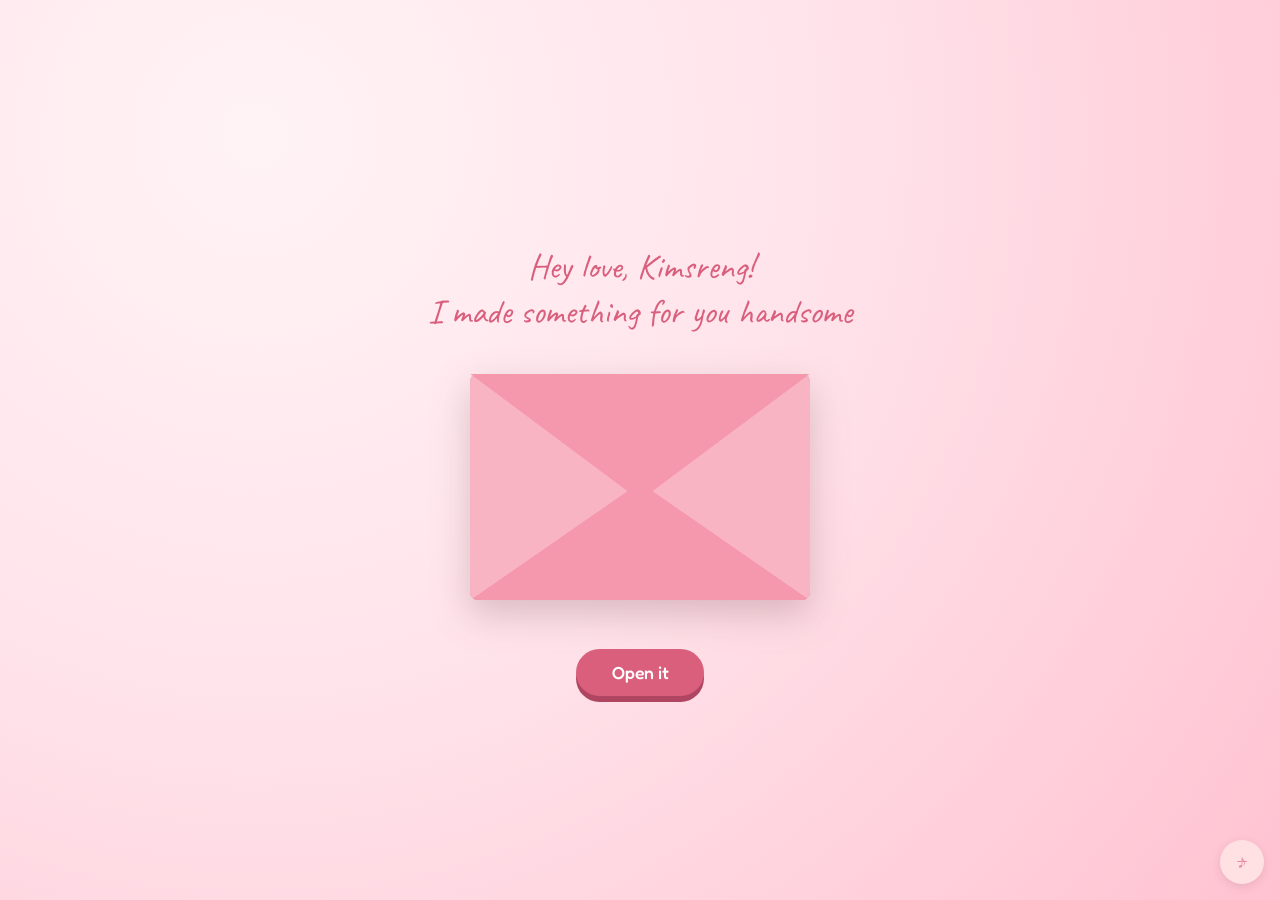
==== anniversary_website/index.html @ 5ea2e7a1 "Still working on the main page, envelope UI and function" ====
<!DOCTYPE html>
<html lang="en">
<head>
  <meta charset="UTF-8">
  <meta name="viewport" content="width=device-width, initial-scale=1">
  <title>For You</title>

  <link rel="preconnect" href="https://fonts.googleapis.com">
  <link rel="preconnect" href="https://fonts.gstatic.com" crossorigin>
  <link href="https://fonts.googleapis.com/css2?family=Caveat:wght@600&family=Fredoka:wght@400;500&display=swap" rel="stylesheet">

  <link rel="stylesheet" href="css/style.css">
  <link rel="stylesheet" href="css/envelope.css">
</head>
<body>

  <!-- Floating background hearts -->
  <div class="floaties" aria-hidden="true">
    <span style="--x:8%;  --s:22px; --d:14s; --delay:0s"></span>
    <span style="--x:22%; --s:14px; --d:11s; --delay:3s"></span>
    <span style="--x:37%; --s:26px; --d:16s; --delay:6s"></span>
    <span style="--x:52%; --s:16px; --d:12s; --delay:1s"></span>
    <span style="--x:66%; --s:24px; --d:15s; --delay:4s"></span>
    <span style="--x:80%; --s:12px; --d:10s; --delay:7s"></span>
    <span style="--x:92%; --s:20px; --d:13s; --delay:2s"></span>
  </div>

  <main class="stage">
    <p class="hint" id="hint">Hey love, Kimsreng! <br>I made something for you handsome</p>

    <!-- Envelope (pure CSS) -->
    <div class="envelope" id="envelope" role="img" aria-label="A closed envelope">
      <div class="env-back"></div>
      <div class="env-card"><span>For my favorite person,<br>Happy 5th Anniversary, Love.<br>Click next to see our beautiful moments together 💗</span></div>
      <div class="env-pocket env-left"></div>
      <div class="env-pocket env-right"></div>
      <div class="env-pocket env-bottom"></div>
      <div class="env-flap"></div>
      <img class="env-seal" src="assets/images/heart.svg" alt="">
    </div>

    <div class="actions">
      <button id="openBtn" class="btn" type="button">Open it</button>
      <a id="nextBtn" class="btn btn-next" href="gallery.html">Next</a>
    </div>
  </main>

  <!-- Background music (put your file at assets/audio/bg-music.mp3) -->
  <audio id="bgMusic" loop preload="auto">
    <source src="assets/audio/bg-music.mp3" type="audio/mpeg">
  </audio>
  <button id="musicToggle" class="music-toggle" type="button" aria-label="Toggle music">♪</button>

  <script src="js/music.js"></script>
  <script src="js/envelope.js"></script>
</body>
</html>
---- anniversary_website/css/style.css ----
/* Shared styles for every page */
:root {
  --blush: #ffe3ea;
  --petal: #ffc2d1;
  --rose: #f28fa6;
  --rose-deep: #d95f7d;
  --cream: #fff8f0;
  --cocoa: #6b3a47;
}

* { box-sizing: border-box; margin: 0; padding: 0; }

html, body { height: 100%; }

body {
  font-family: "Fredoka", "Trebuchet MS", sans-serif;
  color: var(--cocoa);
  background: radial-gradient(circle at 20% 15%, #fff3f6 0%, var(--blush) 45%, var(--petal) 100%);
  overflow-x: hidden;
}

/* Buttons */
.btn {
  display: inline-block;
  font: 500 1.1rem "Fredoka", sans-serif;
  color: #fff;
  background: var(--rose-deep);
  border: none;
  border-radius: 999px;
  padding: 0.8rem 2.2rem;
  cursor: pointer;
  text-decoration: none;
  box-shadow: 0 6px 0 #b04561;
  transition: transform 0.15s, box-shadow 0.15s;
}
.btn:hover { transform: translateY(-2px); box-shadow: 0 8px 0 #b04561; }
.btn:active { transform: translateY(4px); box-shadow: 0 2px 0 #b04561; }
.btn:focus-visible { outline: 3px solid var(--cocoa); outline-offset: 3px; }

/* Music toggle (bottom-right corner) */
.music-toggle {
  position: fixed;
  right: 16px;
  bottom: 16px;
  width: 44px;
  height: 44px;
  border: none;
  border-radius: 50%;
  font-size: 1.2rem;
  color: var(--rose-deep);
  background: var(--cream);
  box-shadow: 0 3px 10px rgba(107, 58, 71, 0.25);
  cursor: pointer;
  z-index: 50;
}
.music-toggle.off { opacity: 0.55; text-decoration: line-through; }

/* Floating background hearts */
.floaties { position: fixed; inset: 0; pointer-events: none; overflow: hidden; z-index: 0; }
.floaties span {
  position: absolute;
  bottom: -40px;
  left: var(--x);
  width: var(--s);
  height: var(--s);
  background: url("../assets/images/heart.svg") center / contain no-repeat;
  opacity: 0;
  animation: rise var(--d) linear var(--delay) infinite;
}
@keyframes rise {
  0%   { transform: translateY(0) rotate(-8deg); opacity: 0; }
  10%  { opacity: 0.55; }
  90%  { opacity: 0.55; }
  100% { transform: translateY(-110vh) rotate(12deg); opacity: 0; }
}

@media (prefers-reduced-motion: reduce) {
  *, *::before, *::after { animation: none !important; transition-duration: 0.01ms !important; }
}
---- anniversary_website/css/envelope.css ----
/* Envelope page */
.stage {
  position: relative;
  z-index: 1;
  min-height: 100%;
  display: flex;
  flex-direction: column;
  align-items: center;
  justify-content: center;
  gap: 2.5rem;
  padding: 6rem 1.5rem 3rem;
  text-align: center;
}

.hint {
  font-family: "Caveat", cursive;
  font-size: 2.2rem;
  color: var(--rose-deep);
}

.hint.sticky-top {
  position: fixed;
  top: 20px; /* Gives it a little breathing room from the absolute top edge */
  left: 0;
  width: 100%;
  z-index: 1000;
}

/* ---- Envelope ---- */
.envelope {
  --paper:  #f9b4c4;
  --paper-2: #f598ae;
  --paper-3: #ee7f9a;
  position: relative;
  width: min(340px, 82vw);
  aspect-ratio: 3 / 2;
  perspective: 900px;
  cursor: pointer;
  filter: drop-shadow(0 14px 18px rgba(107, 58, 71, 0.25));
}

.envelope > * { position: absolute; }

.env-back {
  inset: 0;
  background: var(--paper-3);
  border-radius: 8px;
}

/* The little card that slides out */
.env-card {
  left: 8%; right: 8%; top: 8%; height: 80%;
  background: var(--cream);
  border-radius: 6px;
  display: grid;
  place-items: start center;
  padding-top: 1rem;
  font-family: "Caveat", cursive;
  font-size: 1.6rem;
  color: var(--rose-deep);
  z-index: 2;
  transition: transform 0.9s cubic-bezier(.3, 1.2, .5, 1) 0.45s;
}

/* Front pocket made of three triangles */
.env-pocket { inset: 0; z-index: 3; border-radius: 8px; }
.env-left   { background: var(--paper);   clip-path: polygon(0 0, 52% 52%, 0 100%); }
.env-right  { background: var(--paper);   clip-path: polygon(100% 0, 48% 52%, 100% 100%); }
.env-bottom { background: var(--paper-2); clip-path: polygon(0 100%, 50% 48%, 100% 100%); }

/* Top flap */
.env-flap {
  left: 0; top: 0; width: 100%; height: 56%;
  background: var(--paper-2);
  clip-path: polygon(0 0, 100% 0, 50% 100%);
  transform-origin: top center;
  z-index: 4;
  transition: transform 0.6s ease, z-index 0s 0.3s;
}

/* Heart seal */
.env-seal {
  width: 15%;
  left: 50%; top: 56%;
  transform: translate(-50%, -60%);
  z-index: 5;
  transition: opacity 0.25s, transform 0.25s;
  animation: beat 1.6s ease-in-out infinite;
}
@keyframes beat {
  0%, 100% { transform: translate(-50%, -60%) scale(1); }
  50%      { transform: translate(-50%, -60%) scale(1.15); }
}

/* ---- Open state ---- */
.envelope.open { cursor: default; }
.envelope.open .env-flap { transform: rotateX(180deg); z-index: 1; }
.envelope.open .env-card { transform: translateY(-62%); z-index: 2; }
.envelope.open .env-seal { opacity: 0; animation: none; }

/* ---- Buttons under the envelope ---- */
.actions { position: relative; height: 4rem; width: 100%; display: grid; place-items: center; }
.actions .btn { grid-area: 1 / 1; transition: opacity 0.5s, visibility 0.5s, transform 0.15s, box-shadow 0.15s; }

.btn-next { opacity: 0; visibility: hidden; }
#openBtn.gone { opacity: 0; visibility: hidden; }
.btn-next.show { opacity: 1; visibility: visible; }

/* Leave room for the card that rises above the envelope */
.envelope.open ~ .actions { margin-top: 1rem; }
@media (max-width: 480px) { .hint { font-size: 1.8rem; } }
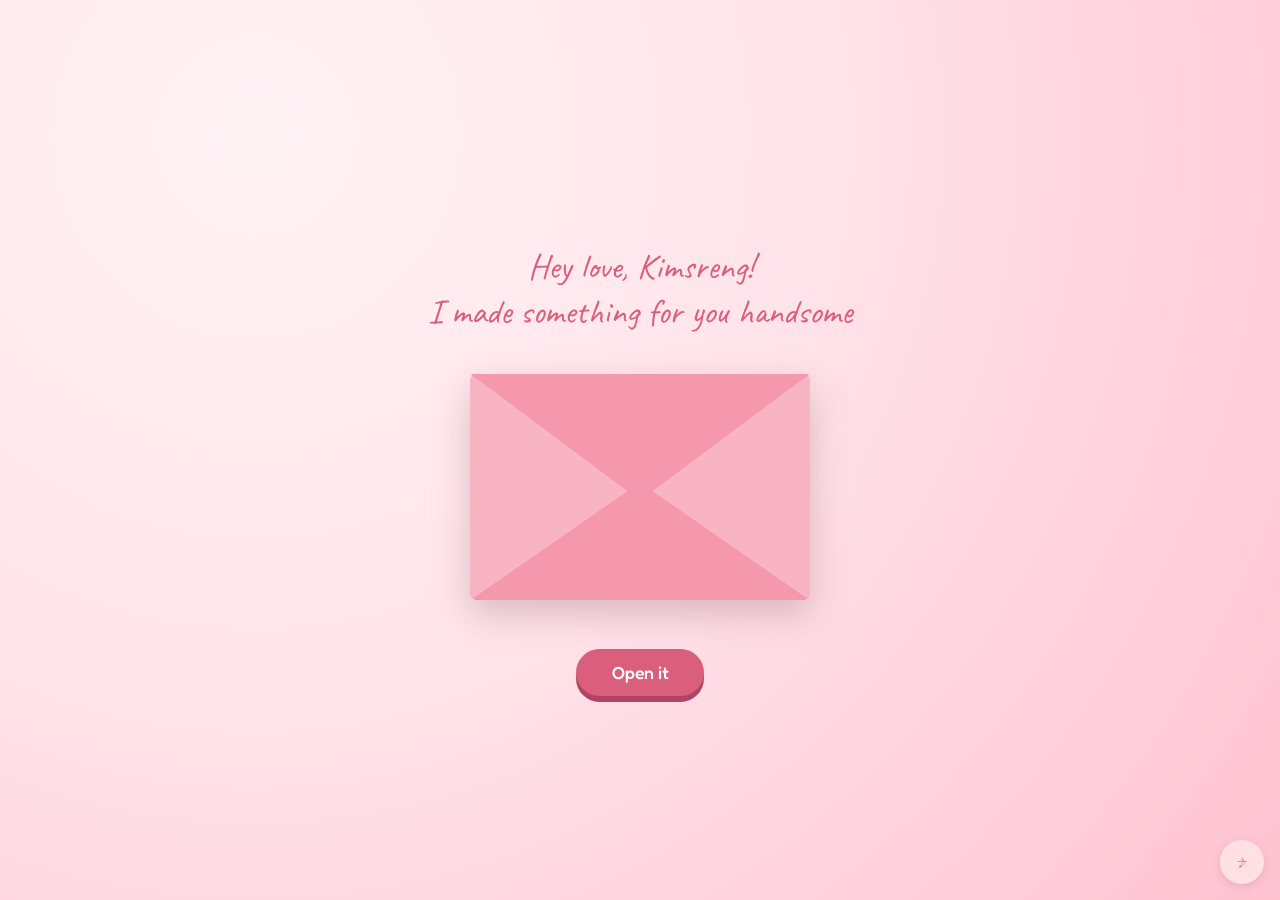
==== commit 625919ed: "asked claude to change some UI lol" ====
--- a/anniversary_website/index.html
+++ b/anniversary_website/index.html
@@ -1,57 +1,71 @@
-<!DOCTYPE html>
+<!doctype html>
 <html lang="en">
-<head>
-  <meta charset="UTF-8">
-  <meta name="viewport" content="width=device-width, initial-scale=1">
-  <title>For You</title>
+  <head>
+    <meta charset="UTF-8" />
+    <meta name="viewport" content="width=device-width, initial-scale=1" />
+    <title>For You</title>
 
-  <link rel="preconnect" href="https://fonts.googleapis.com">
-  <link rel="preconnect" href="https://fonts.gstatic.com" crossorigin>
-  <link href="https://fonts.googleapis.com/css2?family=Caveat:wght@600&family=Fredoka:wght@400;500&display=swap" rel="stylesheet">
+    <link rel="preconnect" href="https://fonts.googleapis.com" />
+    <link rel="preconnect" href="https://fonts.gstatic.com" crossorigin />
+    <link
+      href="https://fonts.googleapis.com/css2?family=Caveat:wght@600&family=Fredoka:wght@400;500&display=swap"
+      rel="stylesheet"
+    />
 
-  <link rel="stylesheet" href="css/style.css">
-  <link rel="stylesheet" href="css/envelope.css">
-</head>
-<body>
-
-  <!-- Floating background hearts -->
-  <div class="floaties" aria-hidden="true">
-    <span style="--x:8%;  --s:22px; --d:14s; --delay:0s"></span>
-    <span style="--x:22%; --s:14px; --d:11s; --delay:3s"></span>
-    <span style="--x:37%; --s:26px; --d:16s; --delay:6s"></span>
-    <span style="--x:52%; --s:16px; --d:12s; --delay:1s"></span>
-    <span style="--x:66%; --s:24px; --d:15s; --delay:4s"></span>
-    <span style="--x:80%; --s:12px; --d:10s; --delay:7s"></span>
-    <span style="--x:92%; --s:20px; --d:13s; --delay:2s"></span>
-  </div>
-
-  <main class="stage">
-    <p class="hint" id="hint">Hey love, Kimsreng! <br>I made something for you handsome</p>
-
-    <!-- Envelope (pure CSS) -->
-    <div class="envelope" id="envelope" role="img" aria-label="A closed envelope">
-      <div class="env-back"></div>
-      <div class="env-card"><span>For my favorite person,<br>Happy 5th Anniversary, Love.<br>Click next to see our beautiful moments together 💗</span></div>
-      <div class="env-pocket env-left"></div>
-      <div class="env-pocket env-right"></div>
-      <div class="env-pocket env-bottom"></div>
-      <div class="env-flap"></div>
-      <img class="env-seal" src="assets/images/heart.svg" alt="">
+    <link rel="stylesheet" href="css/style.css" />
+    <link rel="stylesheet" href="css/envelope.css" />
+    <link rel="router" href="js/router.js" />
+  </head>
+  <body>
+    <!-- Floating background hearts -->
+    <div class="floaties" aria-hidden="true">
+      <span style="--x: 8%; --s: 22px; --d: 14s; --delay: 0s"></span>
+      <span style="--x: 22%; --s: 14px; --d: 11s; --delay: 3s"></span>
+      <span style="--x: 37%; --s: 26px; --d: 16s; --delay: 6s"></span>
+      <span style="--x: 52%; --s: 16px; --d: 12s; --delay: 1s"></span>
+      <span style="--x: 66%; --s: 24px; --d: 15s; --delay: 4s"></span>
+      <span style="--x: 80%; --s: 12px; --d: 10s; --delay: 7s"></span>
+      <span style="--x: 92%; --s: 20px; --d: 13s; --delay: 2s"></span>
     </div>
 
-    <div class="actions">
-      <button id="openBtn" class="btn" type="button">Open it</button>
-      <a id="nextBtn" class="btn btn-next" href="gallery.html">Next</a>
-    </div>
-  </main>
+    <main class="stage">
+      <p class="hint" id="hint">
+        Hey love, Kimsreng! <br />I made something for you handsome
+      </p>
 
-  <!-- Background music (put your file at assets/audio/bg-music.mp3) -->
-  <audio id="bgMusic" loop preload="auto">
-    <source src="assets/audio/bg-music.mp3" type="audio/mpeg">
-  </audio>
-  <button id="musicToggle" class="music-toggle" type="button" aria-label="Toggle music">♪</button>
+      <!-- Envelope (pure CSS) -->
+      <div
+        class="envelope"
+        id="envelope"
+        role="img"
+        aria-label="A closed envelope"
+      >
+        <div class="env-back"></div>
+        <div class="env-card">
+          <span
+            >For my favorite person,<br />Happy 5th Anniversary, Love.<br />Click
+            next to see our beautiful moments together 💗</span
+          >
+        </div>
+        <div class="env-pocket env-left"></div>
+        <div class="env-pocket env-right"></div>
+        <div class="env-pocket env-bottom"></div>
+        <div class="env-flap"></div>
+        <img class="env-seal" src="assets/images/heart.svg" alt="" />
+      </div>
 
-  <script src="js/music.js"></script>
-  <script src="js/envelope.js"></script>
-</body>
+      <div class="actions">
+        <button id="openBtn" class="btn" type="button">Open it</button>
+        <a id="nextBtn" class="btn btn-next" href="gallery.html">Next</a>
+      </div>
+    </main>
+
+    <!-- Background music (put your file at assets/audio/bg-music.mp3) -->
+    <audio id="bgMusic" data-persist loop preload="auto"></audio>
+    <button id="musicToggle" data-persist class="music-toggle" ...>♪</button>
+
+    <script src="js/music.js" data-persist></script>
+    <script src="js/router.js" data-persist></script>
+    <script type="module" src="js/envelope.js"></script>
+  </body>
 </html>
--- a/anniversary_website/css/style.css
+++ b/anniversary_website/css/style.css
@@ -76,4 +76,9 @@
 
 @media (prefers-reduced-motion: reduce) {
   *, *::before, *::after { animation: none !important; transition-duration: 0.01ms !important; }
-}+}
+
+/* Page transitions (used by js/router.js) */
+body.page-leave > :not([data-persist]) { opacity: 0; transition: opacity 0.22s ease; }
+.page-enter { animation: page-in 0.45s ease backwards; }
+@keyframes page-in { from { opacity: 0; } }
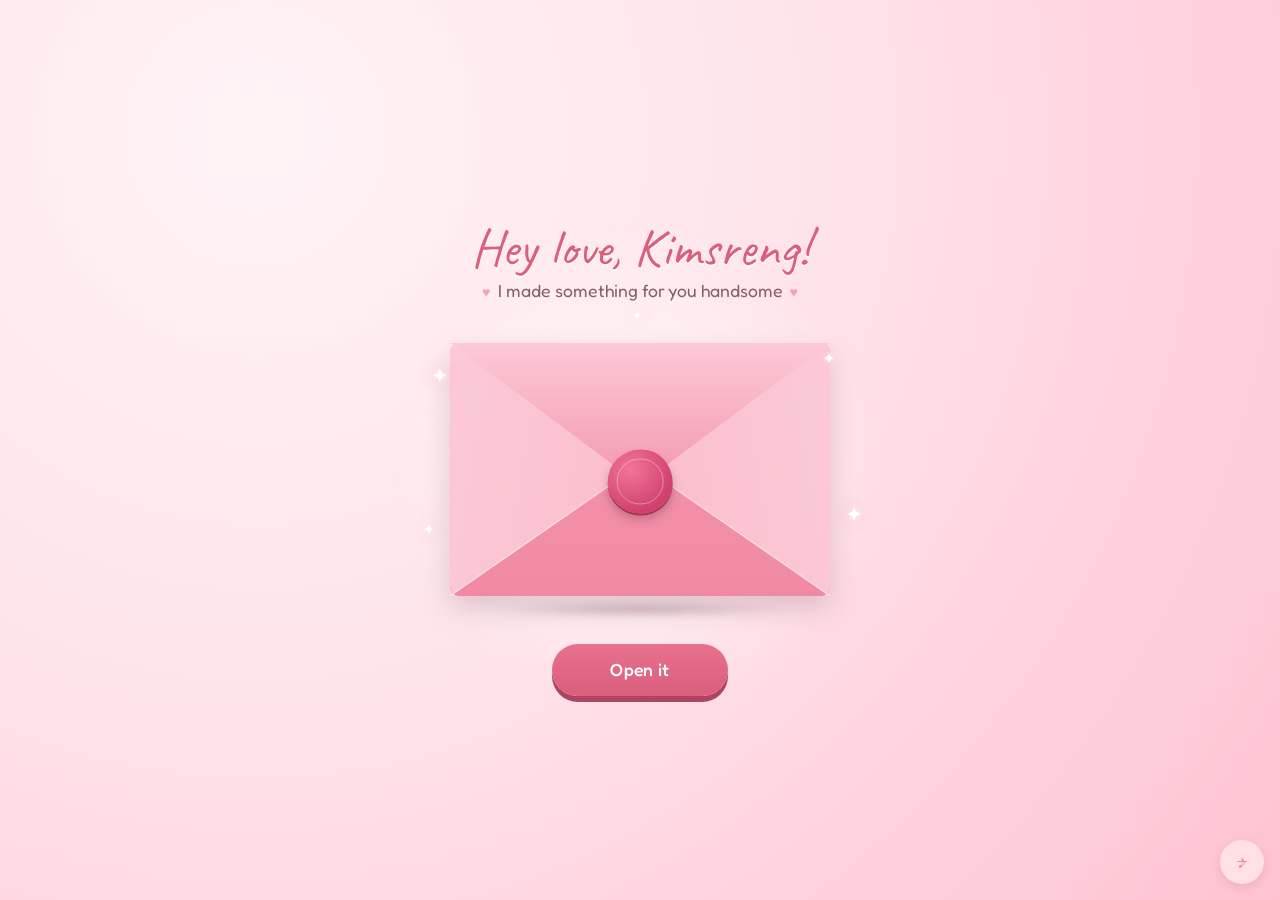
==== commit 82f7eae8: "completed the project for my babe" ====
--- a/anniversary_website/index.html
+++ b/anniversary_website/index.html
@@ -3,6 +3,7 @@
   <head>
     <meta charset="UTF-8" />
     <meta name="viewport" content="width=device-width, initial-scale=1" />
+    <meta name="theme-color" content="#ffc2d1" />
     <title>For You</title>
 
     <link rel="preconnect" href="https://fonts.googleapis.com" />
@@ -14,7 +15,6 @@
 
     <link rel="stylesheet" href="css/style.css" />
     <link rel="stylesheet" href="css/envelope.css" />
-    <link rel="router" href="js/router.js" />
   </head>
   <body>
     <!-- Floating background hearts -->
@@ -30,28 +30,47 @@
 
     <main class="stage">
       <p class="hint" id="hint">
-        Hey love, Kimsreng! <br />I made something for you handsome
+        <span class="hint-title">Hey love, Kimsreng!</span>
+        <span class="hint-sub">I made something for you handsome</span>
       </p>
 
-      <!-- Envelope (pure CSS) -->
-      <div
-        class="envelope"
-        id="envelope"
-        role="img"
-        aria-label="A closed envelope"
-      >
-        <div class="env-back"></div>
-        <div class="env-card">
-          <span
-            >For my favorite person,<br />Happy 5th Anniversary, Love.<br />Click
-            next to see our beautiful moments together 💗</span
-          >
+      <div class="envelope-wrap">
+        <!-- Envelope (pure CSS) -->
+        <div
+          class="envelope"
+          id="envelope"
+          role="group"
+          aria-label="A sealed envelope with a card inside"
+        >
+          <div class="env-back"></div>
+
+          <div class="env-card">
+            <div class="card-text">
+              <span class="card-to">To my most favorite person,</span>
+              <span class="card-main">Happy 5th Anniversary, pd sml.</span>
+              <span class="card-note">
+                Click next to see our beautiful moments together 💗
+              </span>
+            </div>
+          </div>
+
+          <div class="env-pocket env-left"></div>
+          <div class="env-pocket env-right"></div>
+          <div class="env-pocket env-bottom"></div>
+          <div class="env-lines"></div>
+          <div class="env-flap"></div>
+
+          <div class="env-seal">
+            <img src="assets/images/heart.svg" alt="" />
+          </div>
         </div>
-        <div class="env-pocket env-left"></div>
-        <div class="env-pocket env-right"></div>
-        <div class="env-pocket env-bottom"></div>
-        <div class="env-flap"></div>
-        <img class="env-seal" src="assets/images/heart.svg" alt="" />
+
+        <!-- Twinkles around the envelope -->
+        <i class="sparkle" aria-hidden="true" style="--x: -5%; --y: 8%; --s: 1.3rem; --delay: 0s">✦</i>
+        <i class="sparkle" aria-hidden="true" style="--x: 98%; --y: 2%; --s: 1rem; --delay: 0.9s">✦</i>
+        <i class="sparkle" aria-hidden="true" style="--x: 104%; --y: 62%; --s: 1.4rem; --delay: 1.7s">✦</i>
+        <i class="sparkle" aria-hidden="true" style="--x: -7%; --y: 70%; --s: 0.9rem; --delay: 1.2s">✦</i>
+        <i class="sparkle" aria-hidden="true" style="--x: 48%; --y: -14%; --s: 0.8rem; --delay: 0.4s">✦</i>
       </div>
 
       <div class="actions">
@@ -60,9 +79,15 @@
       </div>
     </main>
 
-    <!-- Background music (put your file at assets/audio/bg-music.mp3) -->
-    <audio id="bgMusic" data-persist loop preload="auto"></audio>
-    <button id="musicToggle" data-persist class="music-toggle" ...>♪</button>
+    <!-- Background music playlist (songs are listed in js/music.js) -->
+    <audio id="bgMusic" data-persist preload="auto"></audio>
+    <button
+      id="musicToggle"
+      data-persist
+      class="music-toggle"
+      type="button"
+      aria-label="Toggle music"
+    >♪</button>
 
     <script src="js/music.js" data-persist></script>
     <script src="js/router.js" data-persist></script>
--- a/anniversary_website/css/style.css
+++ b/anniversary_website/css/style.css
@@ -15,8 +15,18 @@
 body {
   font-family: "Fredoka", "Trebuchet MS", sans-serif;
   color: var(--cocoa);
+  overflow-x: hidden;
+}
+
+html { background: var(--petal); }
+
+/* The pink background lives on a fixed layer, so it never repeats or tears on long, scrolling pages */
+body::before {
+  content: "";
+  position: fixed;
+  inset: 0;
+  z-index: -1;
   background: radial-gradient(circle at 20% 15%, #fff3f6 0%, var(--blush) 45%, var(--petal) 100%);
-  overflow-x: hidden;
 }
 
 /* Buttons */
--- a/anniversary_website/css/envelope.css
+++ b/anniversary_website/css/envelope.css
@@ -7,105 +7,262 @@
   flex-direction: column;
   align-items: center;
   justify-content: center;
-  gap: 2.5rem;
-  padding: 6rem 1.5rem 3rem;
+  gap: 2.6rem;
+  padding: 4.5rem 1.5rem 3rem;
   text-align: center;
 }
 
+/* ---- Greeting ---- */
 .hint {
+  display: flex;
+  flex-direction: column;
+  gap: 0.35rem;
+  animation: hint-in 0.9s ease 0.1s backwards;
+  transition: opacity 0.5s, transform 0.5s, visibility 0.5s;
+}
+.hint-title {
   font-family: "Caveat", cursive;
-  font-size: 2.2rem;
+  font-size: clamp(2.4rem, 9vw, 3.3rem);
+  line-height: 1;
   color: var(--rose-deep);
-}
-
-.hint.sticky-top {
-  position: fixed;
-  top: 20px; /* Gives it a little breathing room from the absolute top edge */
-  left: 0;
+  text-shadow: 0 2px 0 rgba(255, 255, 255, 0.75);
+}
+.hint-sub {
+  font-size: clamp(0.95rem, 3.6vw, 1.1rem);
+  color: var(--cocoa);
+  opacity: 0.8;
+}
+.hint-sub::before, .hint-sub::after { content: "♥"; margin: 0 0.5em; color: var(--rose); font-size: 0.8em; }
+@keyframes hint-in { from { opacity: 0; transform: translateY(-14px); } }
+
+/* The greeting steps aside when the card rises into its space */
+.stage.is-open .hint { opacity: 0; transform: translateY(-10px); visibility: hidden; }
+
+/* ---- Envelope ---- */
+.envelope-wrap {
+  position: relative;
+  width: min(380px, 86vw);
+}
+/* Soft glow behind the envelope */
+.envelope-wrap::before {
+  content: "";
+  position: absolute;
+  left: 50%; top: 50%;
+  width: 150%;
+  aspect-ratio: 1;
+  transform: translate(-50%, -50%);
+  background: radial-gradient(circle, rgba(255, 255, 255, 0.75) 0%, rgba(255, 255, 255, 0) 62%);
+  pointer-events: none;
+  z-index: -1;
+}
+
+.envelope {
+  --paper:    #f9b4c4;
+  --paper-hi: #fcc9d6;
+  --paper-2:  #f598ae;
+  --paper-3:  #ee7f9a;
+  /* inside of the envelope: a deeper pink with a tiny heart pattern */
+  --liner: url("data:image/svg+xml,%3Csvg xmlns='http://www.w3.org/2000/svg' width='26' height='26' viewBox='0 0 28 28'%3E%3Cpath fill='%23ffffff' fill-opacity='.2' d='M14 20C14 20 7 15.5 7 11.5C7 9.3 8.7 8 10.5 8C12 8 13.3 8.8 14 10C14.7 8.8 16 8 17.5 8C19.3 8 21 9.3 21 11.5C21 15.5 14 20 14 20Z'/%3E%3C/svg%3E");
+
+  position: relative;
   width: 100%;
-  z-index: 1000;
-}
-
-/* ---- Envelope ---- */
-.envelope {
-  --paper:  #f9b4c4;
-  --paper-2: #f598ae;
-  --paper-3: #ee7f9a;
-  position: relative;
-  width: min(340px, 82vw);
   aspect-ratio: 3 / 2;
+  container-type: inline-size;       /* lets the text scale with the envelope (cqw units) */
   perspective: 900px;
   cursor: pointer;
-  filter: drop-shadow(0 14px 18px rgba(107, 58, 71, 0.25));
+  filter: drop-shadow(0 12px 14px rgba(107, 58, 71, 0.22));
+  animation: float 4.5s ease-in-out infinite;
+}
+/* Soft shadow on the "table" under the envelope */
+.envelope-wrap::after {
+  content: "";
+  position: absolute;
+  left: 10%; right: 10%; bottom: -22px;
+  height: 18px;
+  background: radial-gradient(ellipse at center, rgba(107, 58, 71, 0.28), rgba(107, 58, 71, 0) 70%);
+  filter: blur(3px);
+  pointer-events: none;
+}
+@keyframes float {
+  0%, 100% { transform: translateY(0); }
+  50%      { transform: translateY(-8px); }
 }
 
 .envelope > * { position: absolute; }
 
 .env-back {
   inset: 0;
-  background: var(--paper-3);
-  border-radius: 8px;
-}
-
-/* The little card that slides out */
+  border-radius: 10px;
+  background: var(--liner), linear-gradient(180deg, #ea7694, #e0617f);
+}
+
+/* ---- The card inside ---- */
 .env-card {
-  left: 8%; right: 8%; top: 8%; height: 80%;
-  background: var(--cream);
+  left: 7%; right: 7%; top: 8%; height: 80%;
+  z-index: 2;
+  display: flex;
+  align-items: flex-start;
+  justify-content: center;
+  padding: 6.5cqw 7cqw 0;
+  background: #fffaf3;
   border-radius: 6px;
-  display: grid;
-  place-items: start center;
-  padding-top: 1rem;
+  box-shadow: 0 1px 3px rgba(107, 58, 71, 0.18);
+  /* it grows taller as it slides out, so its bottom edge stays hidden inside the pocket */
+  transition: top 0.9s cubic-bezier(.3, 1.15, .5, 1) 0.45s,
+              height 0.9s cubic-bezier(.3, 1.15, .5, 1) 0.45s;
+}
+.env-card::before {                 /* dashed stitched border */
+  content: "";
+  position: absolute;
+  inset: 2.4cqw;
+  border: 1.5px dashed rgba(242, 143, 166, 0.75);
+  border-radius: 4px;
+  pointer-events: none;
+}
+
+.card-text {
+  position: relative;
+  width: 100%;
+  display: flex;
+  flex-direction: column;
+  gap: 0.15em;
   font-family: "Caveat", cursive;
-  font-size: 1.6rem;
-  color: var(--rose-deep);
-  z-index: 2;
-  transition: transform 0.9s cubic-bezier(.3, 1.2, .5, 1) 0.45s;
-}
-
-/* Front pocket made of three triangles */
-.env-pocket { inset: 0; z-index: 3; border-radius: 8px; }
-.env-left   { background: var(--paper);   clip-path: polygon(0 0, 52% 52%, 0 100%); }
-.env-right  { background: var(--paper);   clip-path: polygon(100% 0, 48% 52%, 100% 100%); }
-.env-bottom { background: var(--paper-2); clip-path: polygon(0 100%, 50% 48%, 100% 100%); }
-
-/* Top flap */
+}
+.card-to   { font-size: 1.15rem; font-size: 5.2cqw; color: var(--cocoa); opacity: 0.85; }
+.card-main { font-size: 1.6rem;  font-size: 7.4cqw; line-height: 1.05; color: var(--rose-deep); text-wrap: balance; }
+.card-note { margin-top: 0.45em; font-size: 1.05rem; font-size: 4.9cqw; line-height: 1.2; color: var(--cocoa); text-wrap: balance; }
+
+/* ---- Front pocket (three triangles) ---- */
+.env-pocket { inset: 0; z-index: 3; border-radius: 10px; }
+.env-left   { background: linear-gradient(100deg, var(--paper-hi), var(--paper));  clip-path: polygon(0 0, 52% 52%, 0 100%); }
+.env-right  { background: linear-gradient(260deg, var(--paper-hi), var(--paper)); clip-path: polygon(100% 0, 48% 52%, 100% 100%); }
+.env-bottom { background: linear-gradient(0deg, #f08aa3, var(--paper-2));          clip-path: polygon(0 100%, 50% 48%, 100% 100%); }
+
+/* Thin highlights along the fold lines */
+.env-lines {
+  inset: 0;
+  z-index: 3;
+  pointer-events: none;
+  background: url("data:image/svg+xml,%3Csvg xmlns='http://www.w3.org/2000/svg' viewBox='0 0 300 200' preserveAspectRatio='none'%3E%3Cpath d='M0 0L156 104M300 0L144 104M0 200L150 96M300 200L150 96' stroke='white' stroke-opacity='.5' stroke-width='1.3' fill='none' vector-effect='non-scaling-stroke'/%3E%3C/svg%3E") center / 100% 100% no-repeat;
+}
+
+/* ---- Top flap ---- */
 .env-flap {
   left: 0; top: 0; width: 100%; height: 56%;
-  background: var(--paper-2);
+  background: linear-gradient(180deg, var(--paper-hi), var(--paper-2));
   clip-path: polygon(0 0, 100% 0, 50% 100%);
   transform-origin: top center;
   z-index: 4;
-  transition: transform 0.6s ease, z-index 0s 0.3s;
-}
-
-/* Heart seal */
+  transition: transform 0.6s ease, z-index 0s 0.3s, background 0s 0.3s;
+}
+
+/* ---- Wax seal ---- */
 .env-seal {
-  width: 15%;
+  width: 17cqw;
+  aspect-ratio: 1;
   left: 50%; top: 56%;
-  transform: translate(-50%, -60%);
   z-index: 5;
+  display: grid;
+  place-items: center;
+  border-radius: 52% 48% 50% 50% / 50% 52% 48% 50%;
+  background: radial-gradient(circle at 35% 30%, #f2759a, #d0426d 70%);
+  box-shadow: 0 2px 0 #a92f55, 0 6px 10px rgba(107, 58, 71, 0.35);
+  transform: translate(-50%, -55%);
   transition: opacity 0.25s, transform 0.25s;
-  animation: beat 1.6s ease-in-out infinite;
+  animation: beat 1.8s ease-in-out infinite;
+}
+.env-seal::before {                 /* embossed ring */
+  content: "";
+  position: absolute;
+  inset: 14%;
+  border: 1.5px solid rgba(255, 255, 255, 0.35);
+  border-radius: 50%;
+}
+.env-seal img {
+  width: 46%;
+  filter: brightness(0) invert(1) drop-shadow(0 1px 0 rgba(0, 0, 0, 0.25));
+  opacity: 0.92;
 }
 @keyframes beat {
-  0%, 100% { transform: translate(-50%, -60%) scale(1); }
-  50%      { transform: translate(-50%, -60%) scale(1.15); }
-}
+  0%, 100% { transform: translate(-50%, -55%) scale(1); }
+  50%      { transform: translate(-50%, -55%) scale(1.12); }
+}
+
+/* A little peek when you hover before opening */
+.envelope:not(.open):hover .env-flap { transform: rotateX(16deg); }
 
 /* ---- Open state ---- */
-.envelope.open { cursor: default; }
-.envelope.open .env-flap { transform: rotateX(180deg); z-index: 1; }
-.envelope.open .env-card { transform: translateY(-62%); z-index: 2; }
-.envelope.open .env-seal { opacity: 0; animation: none; }
+.envelope.open { cursor: default; animation-play-state: paused; }
+.envelope.open .env-flap {
+  transform: rotateX(180deg);
+  z-index: 1;
+  background: var(--liner), linear-gradient(180deg, #e0617f, #ea7694);   /* we now see the inside of the flap */
+}
+.envelope.open .env-card { top: -68%; height: 130%; }
+.envelope.open .env-seal { opacity: 0; animation: none; transform: translate(-50%, -55%) scale(0.5); }
+
+/* ---- Sparkles and the burst of hearts ---- */
+.sparkle {
+  position: absolute;
+  left: var(--x);
+  top: var(--y);
+  z-index: 6;
+  font-style: normal;
+  font-size: var(--s);
+  color: #fff;
+  text-shadow: 0 0 8px rgba(255, 255, 255, 0.95), 0 0 16px var(--rose);
+  pointer-events: none;
+  animation: twinkle 2.6s ease-in-out var(--delay) infinite;
+}
+@keyframes twinkle {
+  0%, 100% { opacity: 0.15; transform: scale(0.6) rotate(0deg); }
+  50%      { opacity: 1;    transform: scale(1.1) rotate(25deg); }
+}
+
+.pop-heart {
+  position: absolute;
+  left: 50%; top: 30%;
+  width: var(--s); height: var(--s);
+  z-index: 7;
+  background: url("../assets/images/heart.svg") center / contain no-repeat;
+  pointer-events: none;
+  opacity: 0;
+  animation: pop-up 1.5s cubic-bezier(.15, .8, .3, 1) var(--delay) forwards;
+}
+@keyframes pop-up {
+  0%   { opacity: 0; transform: translate(-50%, 0) scale(0.3) rotate(0); }
+  15%  { opacity: 1; }
+  100% { opacity: 0; transform: translate(calc(-50% + var(--dx)), var(--dy)) scale(1) rotate(var(--rot)); }
+}
 
 /* ---- Buttons under the envelope ---- */
 .actions { position: relative; height: 4rem; width: 100%; display: grid; place-items: center; }
-.actions .btn { grid-area: 1 / 1; transition: opacity 0.5s, visibility 0.5s, transform 0.15s, box-shadow 0.15s; }
+.actions .btn {
+  grid-area: 1 / 1;
+  display: inline-flex;
+  align-items: center;
+  justify-content: center;
+  width: 11rem;
+  height: 3.3rem;
+  padding: 0;
+  font-size: 1.1rem;
+  line-height: 1;
+  letter-spacing: 0.02em;
+  background: linear-gradient(180deg, #e8718d, var(--rose-deep));
+  transition: opacity 0.5s, visibility 0.5s, transform 0.15s, box-shadow 0.15s;
+}
+
+/* "Open it" gently pulses so it's obvious what to press */
+#openBtn:not(:hover) { animation: glow 2.2s ease-out infinite; }
+@keyframes glow {
+  0%, 100% { box-shadow: 0 6px 0 #b04561, 0 0 0 0 rgba(217, 95, 125, 0.45); }
+  60%      { box-shadow: 0 6px 0 #b04561, 0 0 0 14px rgba(217, 95, 125, 0); }
+}
 
 .btn-next { opacity: 0; visibility: hidden; }
-#openBtn.gone { opacity: 0; visibility: hidden; }
 .btn-next.show { opacity: 1; visibility: visible; }
-
-/* Leave room for the card that rises above the envelope */
-.envelope.open ~ .actions { margin-top: 1rem; }
-@media (max-width: 480px) { .hint { font-size: 1.8rem; } }+#openBtn.gone { opacity: 0; visibility: hidden; animation: none; }
+
+@media (max-width: 480px) {
+  .stage { padding-top: 3.2rem; gap: 2.2rem; }
+}
